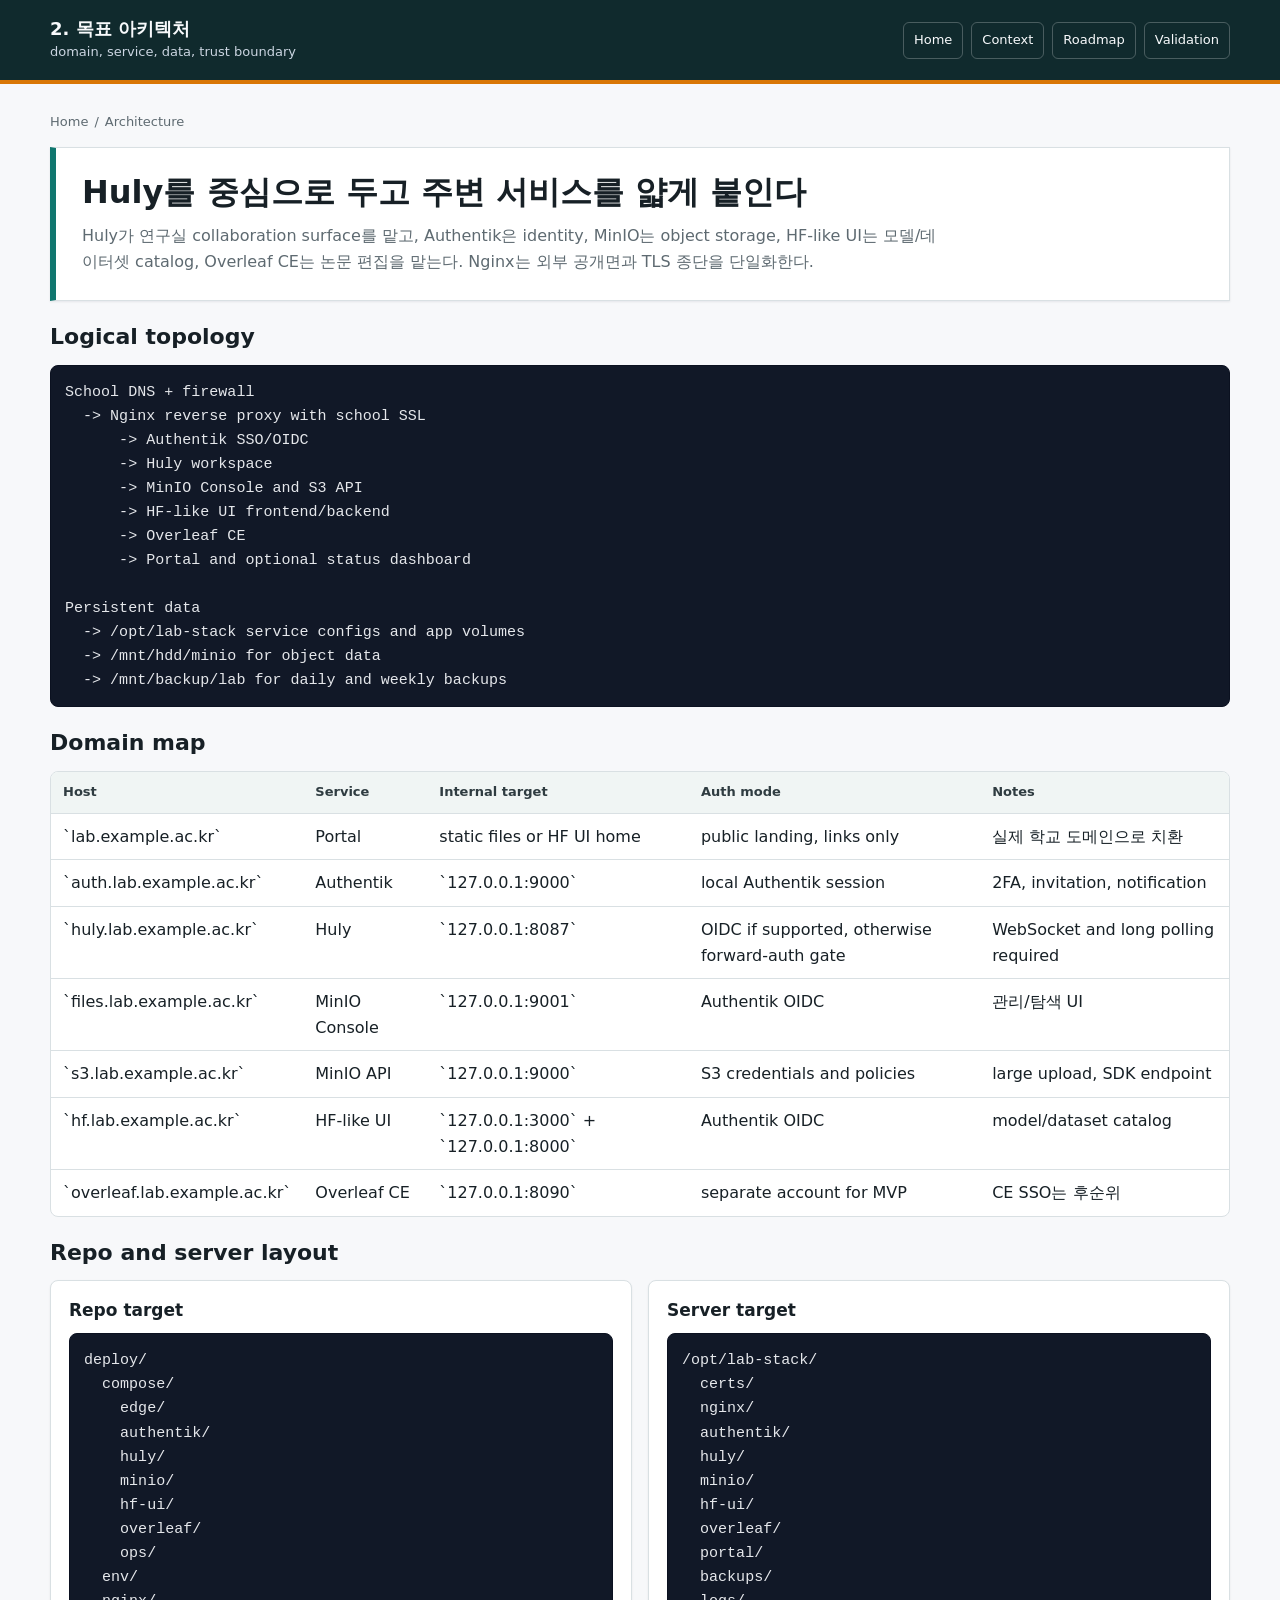
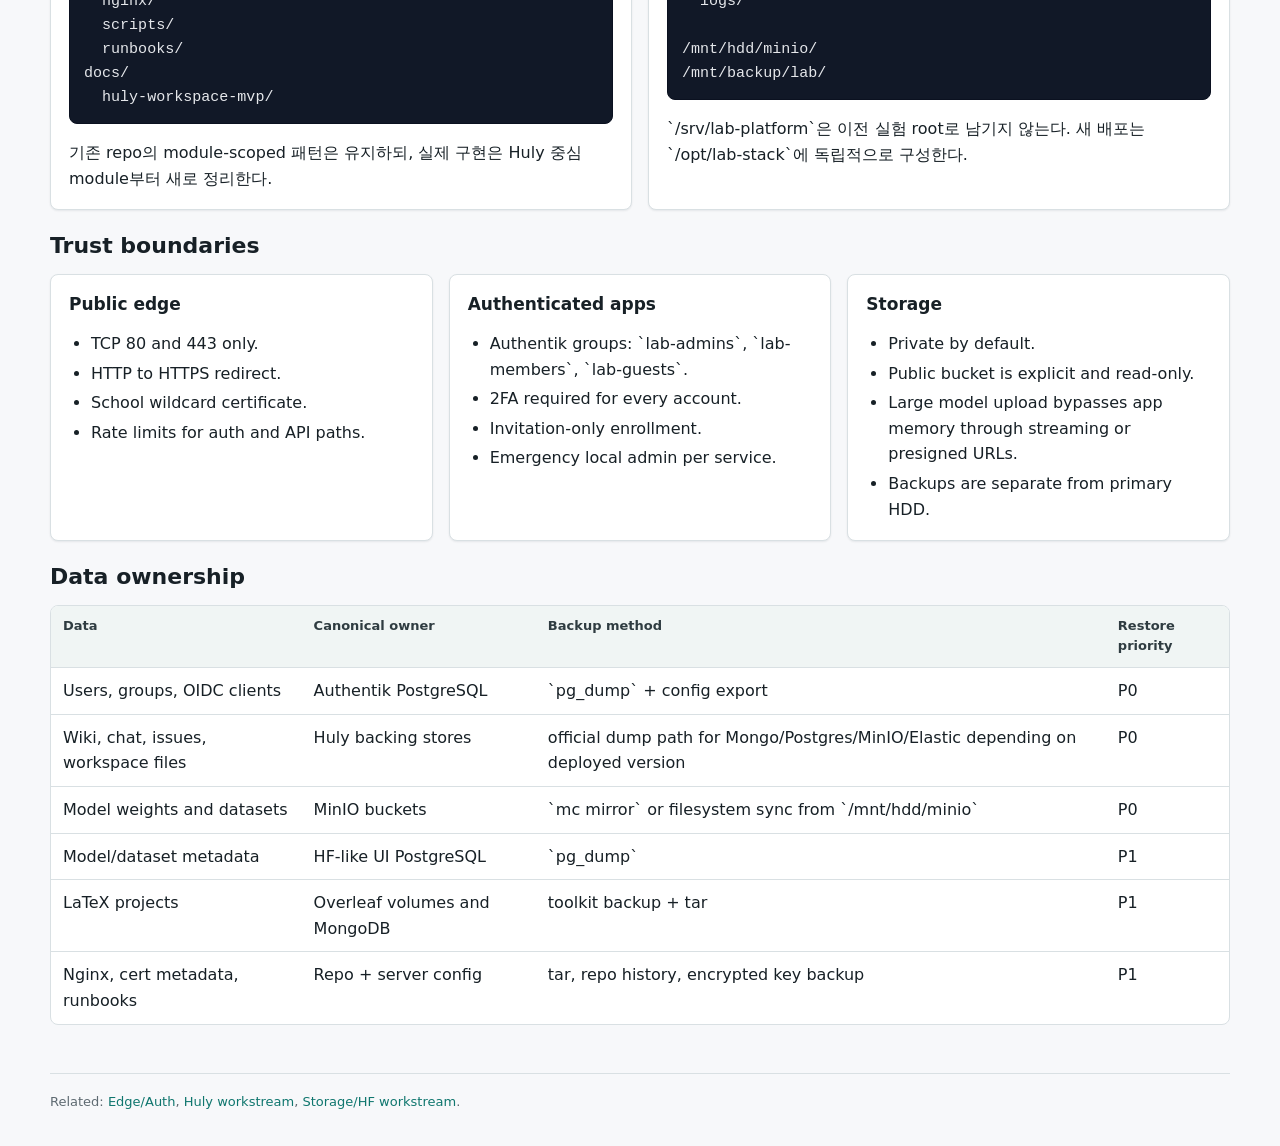
==== docs/huly-workspace-mvp/layers/architecture.html @ 34f5cad7 "docs: add Huly workspace MVP plan" ====
<!doctype html>
<html lang="ko">
  <head>
    <meta charset="utf-8">
    <meta name="viewport" content="width=device-width, initial-scale=1">
    <title>Architecture - Huly Workspace MVP</title>
    <link rel="stylesheet" href="../assets/site.css">
  </head>
  <body>
    <div class="site">
      <header class="topbar">
        <div class="topbar-inner">
          <div class="brand">
            <strong>2. 목표 아키텍처</strong>
            <span>domain, service, data, trust boundary</span>
          </div>
          <nav class="topnav" aria-label="Primary navigation">
            <a href="../index.html">Home</a>
            <a href="context.html">Context</a>
            <a href="roadmap.html">Roadmap</a>
            <a href="../reference/validation.html">Validation</a>
          </nav>
        </div>
      </header>

      <main class="page">
        <div class="breadcrumbs">
          <a href="../index.html">Home</a>
          <span>/</span>
          <span>Architecture</span>
        </div>

        <section class="hero">
          <h1>Huly를 중심으로 두고 주변 서비스를 얇게 붙인다</h1>
          <p>
            Huly가 연구실 collaboration surface를 맡고, Authentik은 identity,
            MinIO는 object storage, HF-like UI는 모델/데이터셋 catalog,
            Overleaf CE는 논문 편집을 맡는다. Nginx는 외부 공개면과 TLS 종단을 단일화한다.
          </p>
        </section>

        <section class="section">
          <h2>Logical topology</h2>
          <pre><code>School DNS + firewall
  -> Nginx reverse proxy with school SSL
      -> Authentik SSO/OIDC
      -> Huly workspace
      -> MinIO Console and S3 API
      -> HF-like UI frontend/backend
      -> Overleaf CE
      -> Portal and optional status dashboard

Persistent data
  -> /opt/lab-stack service configs and app volumes
  -> /mnt/hdd/minio for object data
  -> /mnt/backup/lab for daily and weekly backups</code></pre>
        </section>

        <section class="section">
          <h2>Domain map</h2>
          <div class="table-wrap">
            <table>
              <thead>
                <tr>
                  <th>Host</th>
                  <th>Service</th>
                  <th>Internal target</th>
                  <th>Auth mode</th>
                  <th>Notes</th>
                </tr>
              </thead>
              <tbody>
                <tr>
                  <td>`lab.example.ac.kr`</td>
                  <td>Portal</td>
                  <td>static files or HF UI home</td>
                  <td>public landing, links only</td>
                  <td>실제 학교 도메인으로 치환</td>
                </tr>
                <tr>
                  <td>`auth.lab.example.ac.kr`</td>
                  <td>Authentik</td>
                  <td>`127.0.0.1:9000`</td>
                  <td>local Authentik session</td>
                  <td>2FA, invitation, notification</td>
                </tr>
                <tr>
                  <td>`huly.lab.example.ac.kr`</td>
                  <td>Huly</td>
                  <td>`127.0.0.1:8087`</td>
                  <td>OIDC if supported, otherwise forward-auth gate</td>
                  <td>WebSocket and long polling required</td>
                </tr>
                <tr>
                  <td>`files.lab.example.ac.kr`</td>
                  <td>MinIO Console</td>
                  <td>`127.0.0.1:9001`</td>
                  <td>Authentik OIDC</td>
                  <td>관리/탐색 UI</td>
                </tr>
                <tr>
                  <td>`s3.lab.example.ac.kr`</td>
                  <td>MinIO API</td>
                  <td>`127.0.0.1:9000`</td>
                  <td>S3 credentials and policies</td>
                  <td>large upload, SDK endpoint</td>
                </tr>
                <tr>
                  <td>`hf.lab.example.ac.kr`</td>
                  <td>HF-like UI</td>
                  <td>`127.0.0.1:3000` + `127.0.0.1:8000`</td>
                  <td>Authentik OIDC</td>
                  <td>model/dataset catalog</td>
                </tr>
                <tr>
                  <td>`overleaf.lab.example.ac.kr`</td>
                  <td>Overleaf CE</td>
                  <td>`127.0.0.1:8090`</td>
                  <td>separate account for MVP</td>
                  <td>CE SSO는 후순위</td>
                </tr>
              </tbody>
            </table>
          </div>
        </section>

        <section class="section">
          <h2>Repo and server layout</h2>
          <div class="grid two">
            <article class="panel">
              <h3>Repo target</h3>
              <pre><code>deploy/
  compose/
    edge/
    authentik/
    huly/
    minio/
    hf-ui/
    overleaf/
    ops/
  env/
  nginx/
  scripts/
  runbooks/
docs/
  huly-workspace-mvp/</code></pre>
              <p>
                기존 repo의 module-scoped 패턴은 유지하되, 실제 구현은 Huly 중심 module부터
                새로 정리한다.
              </p>
            </article>
            <article class="panel">
              <h3>Server target</h3>
              <pre><code>/opt/lab-stack/
  certs/
  nginx/
  authentik/
  huly/
  minio/
  hf-ui/
  overleaf/
  portal/
  backups/
  logs/

/mnt/hdd/minio/
/mnt/backup/lab/</code></pre>
              <p>
                `/srv/lab-platform`은 이전 실험 root로 남기지 않는다. 새 배포는
                `/opt/lab-stack`에 독립적으로 구성한다.
              </p>
            </article>
          </div>
        </section>

        <section class="section">
          <h2>Trust boundaries</h2>
          <div class="grid three">
            <article class="panel">
              <h3>Public edge</h3>
              <ul>
                <li>TCP 80 and 443 only.</li>
                <li>HTTP to HTTPS redirect.</li>
                <li>School wildcard certificate.</li>
                <li>Rate limits for auth and API paths.</li>
              </ul>
            </article>
            <article class="panel">
              <h3>Authenticated apps</h3>
              <ul>
                <li>Authentik groups: `lab-admins`, `lab-members`, `lab-guests`.</li>
                <li>2FA required for every account.</li>
                <li>Invitation-only enrollment.</li>
                <li>Emergency local admin per service.</li>
              </ul>
            </article>
            <article class="panel">
              <h3>Storage</h3>
              <ul>
                <li>Private by default.</li>
                <li>Public bucket is explicit and read-only.</li>
                <li>Large model upload bypasses app memory through streaming or presigned URLs.</li>
                <li>Backups are separate from primary HDD.</li>
              </ul>
            </article>
          </div>
        </section>

        <section class="section">
          <h2>Data ownership</h2>
          <div class="table-wrap">
            <table>
              <thead>
                <tr>
                  <th>Data</th>
                  <th>Canonical owner</th>
                  <th>Backup method</th>
                  <th>Restore priority</th>
                </tr>
              </thead>
              <tbody>
                <tr>
                  <td>Users, groups, OIDC clients</td>
                  <td>Authentik PostgreSQL</td>
                  <td>`pg_dump` + config export</td>
                  <td>P0</td>
                </tr>
                <tr>
                  <td>Wiki, chat, issues, workspace files</td>
                  <td>Huly backing stores</td>
                  <td>official dump path for Mongo/Postgres/MinIO/Elastic depending on deployed version</td>
                  <td>P0</td>
                </tr>
                <tr>
                  <td>Model weights and datasets</td>
                  <td>MinIO buckets</td>
                  <td>`mc mirror` or filesystem sync from `/mnt/hdd/minio`</td>
                  <td>P0</td>
                </tr>
                <tr>
                  <td>Model/dataset metadata</td>
                  <td>HF-like UI PostgreSQL</td>
                  <td>`pg_dump`</td>
                  <td>P1</td>
                </tr>
                <tr>
                  <td>LaTeX projects</td>
                  <td>Overleaf volumes and MongoDB</td>
                  <td>toolkit backup + tar</td>
                  <td>P1</td>
                </tr>
                <tr>
                  <td>Nginx, cert metadata, runbooks</td>
                  <td>Repo + server config</td>
                  <td>tar, repo history, encrypted key backup</td>
                  <td>P1</td>
                </tr>
              </tbody>
            </table>
          </div>
        </section>
      </main>

      <footer class="footer">
        Related: <a href="../workstreams/edge-auth.html">Edge/Auth</a>,
        <a href="../workstreams/huly.html">Huly workstream</a>,
        <a href="../workstreams/storage-hf.html">Storage/HF workstream</a>.
      </footer>
    </div>
  </body>
</html>
---- docs/huly-workspace-mvp/assets/site.css ----
:root {
  color-scheme: light;
  --bg: #f7f8fa;
  --panel: #ffffff;
  --panel-2: #f0f5f4;
  --ink: #172026;
  --muted: #5e6a71;
  --line: #d9e0e3;
  --line-strong: #aebbc1;
  --accent: #0f766e;
  --accent-2: #7c3aed;
  --warn: #b45309;
  --danger: #b91c1c;
  --ok: #15803d;
  --code: #0f172a;
  --code-bg: #edf1f3;
  --shadow: 0 1px 2px rgba(15, 23, 42, 0.08);
  font-family:
    Inter, ui-sans-serif, system-ui, -apple-system, BlinkMacSystemFont,
    "Segoe UI", sans-serif;
}

* {
  box-sizing: border-box;
}

html {
  background: var(--bg);
  color: var(--ink);
}

body {
  margin: 0;
  line-height: 1.6;
  letter-spacing: 0;
}

a {
  color: var(--accent);
  text-decoration: none;
}

a:hover,
a:focus {
  text-decoration: underline;
}

.site {
  min-height: 100vh;
}

.topbar {
  background: #102a2d;
  color: #f8fafc;
  border-bottom: 4px solid #d97706;
}

.topbar-inner {
  width: min(1180px, calc(100% - 32px));
  margin: 0 auto;
  padding: 18px 0;
  display: flex;
  align-items: center;
  justify-content: space-between;
  gap: 20px;
}

.brand {
  display: flex;
  flex-direction: column;
  gap: 2px;
}

.brand strong {
  font-size: 18px;
  line-height: 1.2;
}

.brand span {
  color: #cbd5e1;
  font-size: 13px;
}

.topnav {
  display: flex;
  flex-wrap: wrap;
  gap: 8px;
  justify-content: flex-end;
}

.topnav a {
  color: #f8fafc;
  border: 1px solid rgba(255, 255, 255, 0.24);
  padding: 7px 10px;
  border-radius: 6px;
  font-size: 13px;
}

.topnav a:hover,
.topnav a:focus {
  background: rgba(255, 255, 255, 0.12);
  text-decoration: none;
}

.page {
  width: min(1180px, calc(100% - 32px));
  margin: 0 auto;
  padding: 28px 0 48px;
}

.hero,
.panel,
.note,
.warning {
  background: var(--panel);
  border: 1px solid var(--line);
  box-shadow: var(--shadow);
}

.hero {
  padding: 26px;
  border-left: 6px solid var(--accent);
}

.hero h1 {
  margin: 0 0 12px;
  font-size: 32px;
  line-height: 1.15;
}

.hero p {
  margin: 0;
  color: var(--muted);
  max-width: 860px;
}

.meta {
  display: flex;
  flex-wrap: wrap;
  gap: 8px;
  margin-top: 18px;
}

.pill {
  display: inline-flex;
  align-items: center;
  min-height: 28px;
  padding: 4px 10px;
  border-radius: 999px;
  background: #e2ecea;
  color: #12423e;
  font-size: 13px;
  border: 1px solid #c4d7d3;
}

.grid {
  display: grid;
  gap: 16px;
}

.grid.two {
  grid-template-columns: repeat(2, minmax(0, 1fr));
}

.grid.three {
  grid-template-columns: repeat(3, minmax(0, 1fr));
}

.section {
  margin-top: 22px;
}

.section h2,
.panel h2 {
  margin: 0 0 14px;
  font-size: 22px;
  line-height: 1.25;
}

.section h3,
.panel h3 {
  margin: 18px 0 8px;
  font-size: 17px;
  line-height: 1.3;
}

.panel {
  padding: 18px;
  border-radius: 8px;
}

.panel.compact {
  padding: 14px;
}

.panel > :first-child {
  margin-top: 0;
}

.panel > :last-child {
  margin-bottom: 0;
}

.nav-card {
  min-height: 160px;
  display: flex;
  flex-direction: column;
  gap: 10px;
}

.nav-card a.title {
  color: var(--ink);
  font-weight: 700;
  font-size: 17px;
}

.nav-card p {
  margin: 0;
  color: var(--muted);
}

.nav-card .tagline {
  margin-top: auto;
  color: var(--accent);
  font-size: 13px;
  font-weight: 600;
}

.toc {
  display: grid;
  grid-template-columns: repeat(4, minmax(0, 1fr));
  gap: 10px;
}

.toc a {
  background: var(--panel);
  border: 1px solid var(--line);
  border-radius: 6px;
  padding: 10px 12px;
  color: var(--ink);
  box-shadow: var(--shadow);
}

.toc a:hover,
.toc a:focus {
  border-color: var(--accent);
  text-decoration: none;
}

.breadcrumbs {
  display: flex;
  flex-wrap: wrap;
  gap: 6px;
  margin-bottom: 14px;
  color: var(--muted);
  font-size: 13px;
}

.breadcrumbs a {
  color: var(--muted);
}

.table-wrap {
  overflow-x: auto;
  border: 1px solid var(--line);
  border-radius: 8px;
  background: var(--panel);
}

table {
  border-collapse: collapse;
  width: 100%;
  min-width: 720px;
}

th,
td {
  border-bottom: 1px solid var(--line);
  padding: 10px 12px;
  text-align: left;
  vertical-align: top;
}

th {
  background: var(--panel-2);
  font-size: 13px;
  color: #2f3c41;
  font-weight: 700;
}

tr:last-child td {
  border-bottom: 0;
}

ul,
ol {
  padding-left: 22px;
}

li + li {
  margin-top: 4px;
}

code {
  color: var(--code);
  background: var(--code-bg);
  border-radius: 4px;
  padding: 1px 5px;
  font-family:
    "SFMono-Regular", Consolas, "Liberation Mono", Menlo, monospace;
  font-size: 0.94em;
}

pre {
  margin: 12px 0;
  padding: 14px;
  background: #111827;
  color: #e5e7eb;
  overflow-x: auto;
  border-radius: 8px;
  border: 1px solid #0b1120;
}

pre code {
  color: inherit;
  background: transparent;
  padding: 0;
}

.note,
.warning {
  padding: 14px 16px;
  border-radius: 8px;
}

.note {
  border-left: 5px solid var(--accent-2);
}

.warning {
  border-left: 5px solid var(--warn);
}

.status {
  font-weight: 700;
}

.status.ok {
  color: var(--ok);
}

.status.warn {
  color: var(--warn);
}

.status.danger {
  color: var(--danger);
}

.flow {
  display: grid;
  grid-template-columns: repeat(5, minmax(0, 1fr));
  gap: 10px;
  align-items: stretch;
}

.flow div {
  background: var(--panel);
  border: 1px solid var(--line);
  border-radius: 8px;
  padding: 12px;
  min-height: 86px;
}

.flow strong {
  display: block;
  margin-bottom: 4px;
}

.footer {
  width: min(1180px, calc(100% - 32px));
  margin: 0 auto;
  padding: 18px 0 34px;
  color: var(--muted);
  border-top: 1px solid var(--line);
  font-size: 13px;
}

@media (max-width: 900px) {
  .topbar-inner {
    align-items: flex-start;
    flex-direction: column;
  }

  .topnav {
    justify-content: flex-start;
  }

  .grid.two,
  .grid.three,
  .toc,
  .flow {
    grid-template-columns: 1fr;
  }

  .hero h1 {
    font-size: 26px;
  }
}

@media print {
  .topbar,
  .footer,
  .breadcrumbs,
  .toc {
    display: none;
  }

  body {
    background: #ffffff;
  }

  .page {
    width: auto;
    padding: 0;
  }

  .panel,
  .hero,
  .note,
  .warning {
    box-shadow: none;
    break-inside: avoid;
  }
}
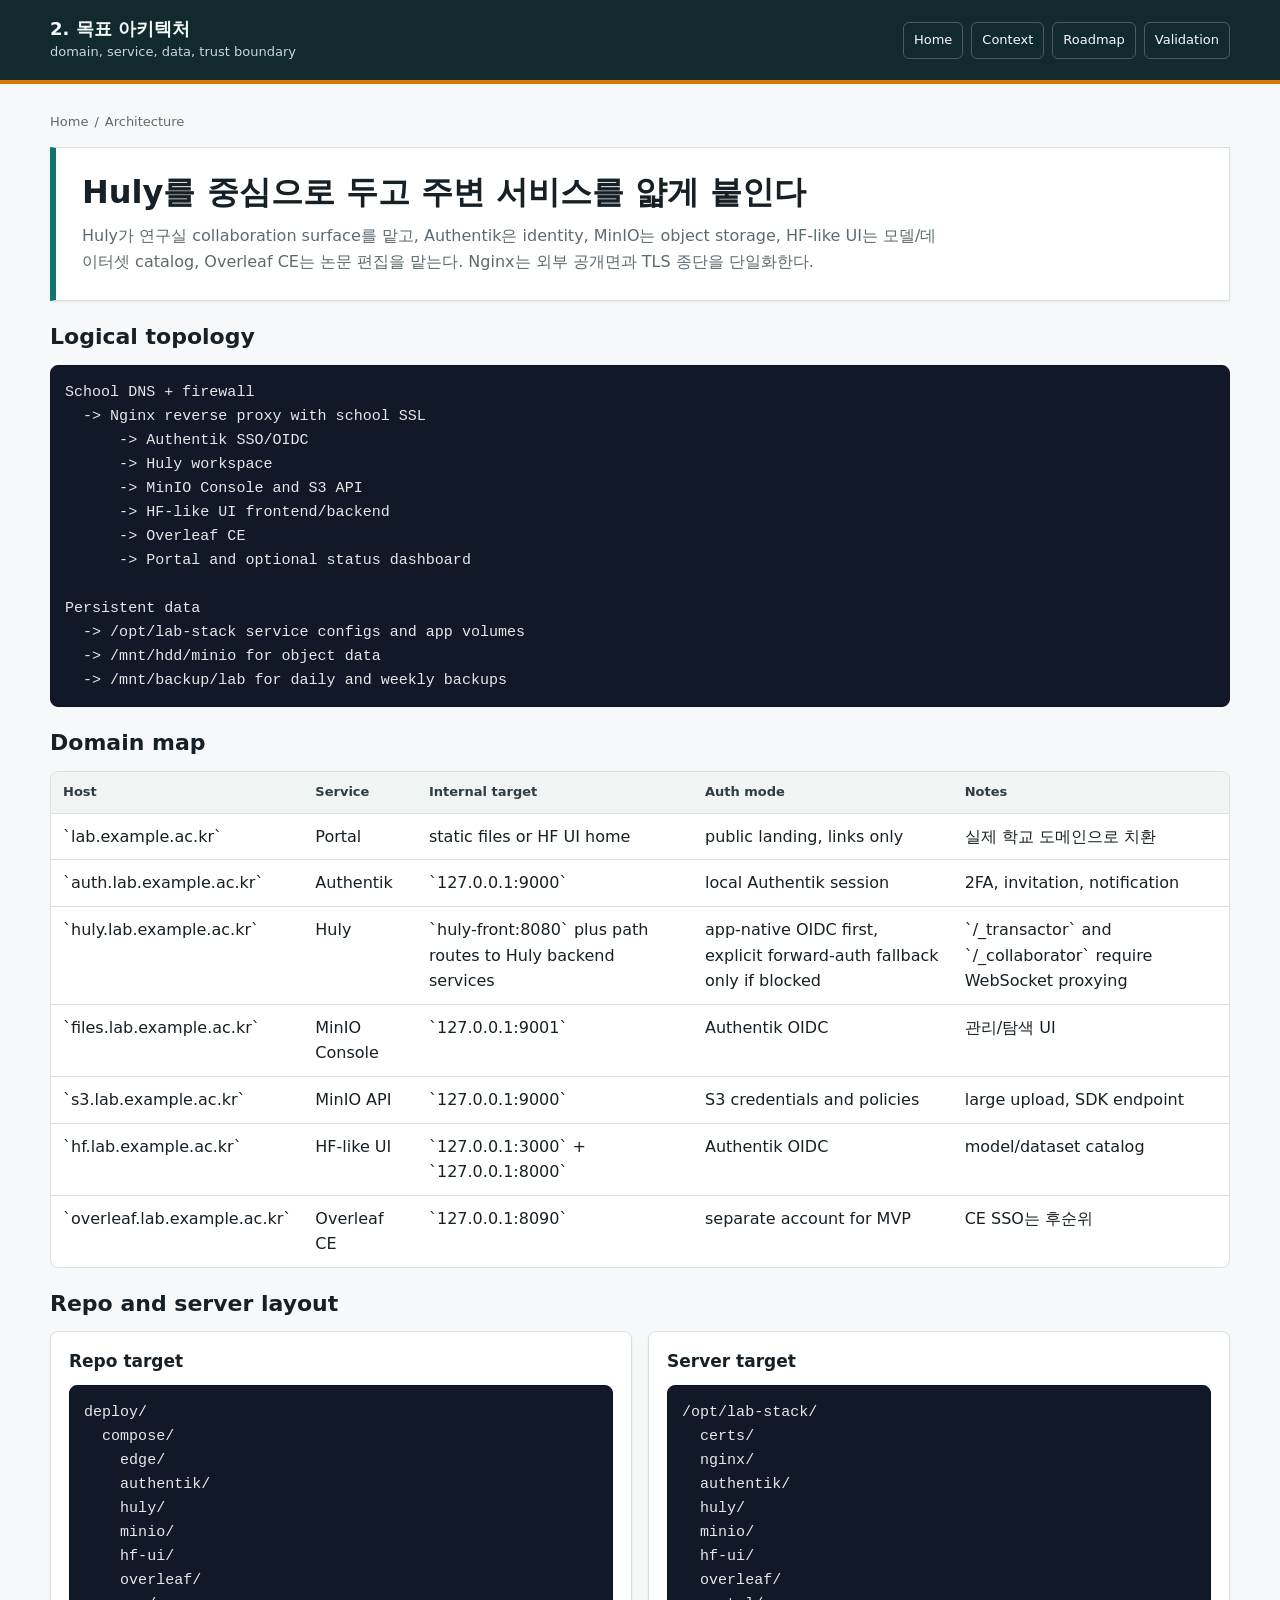
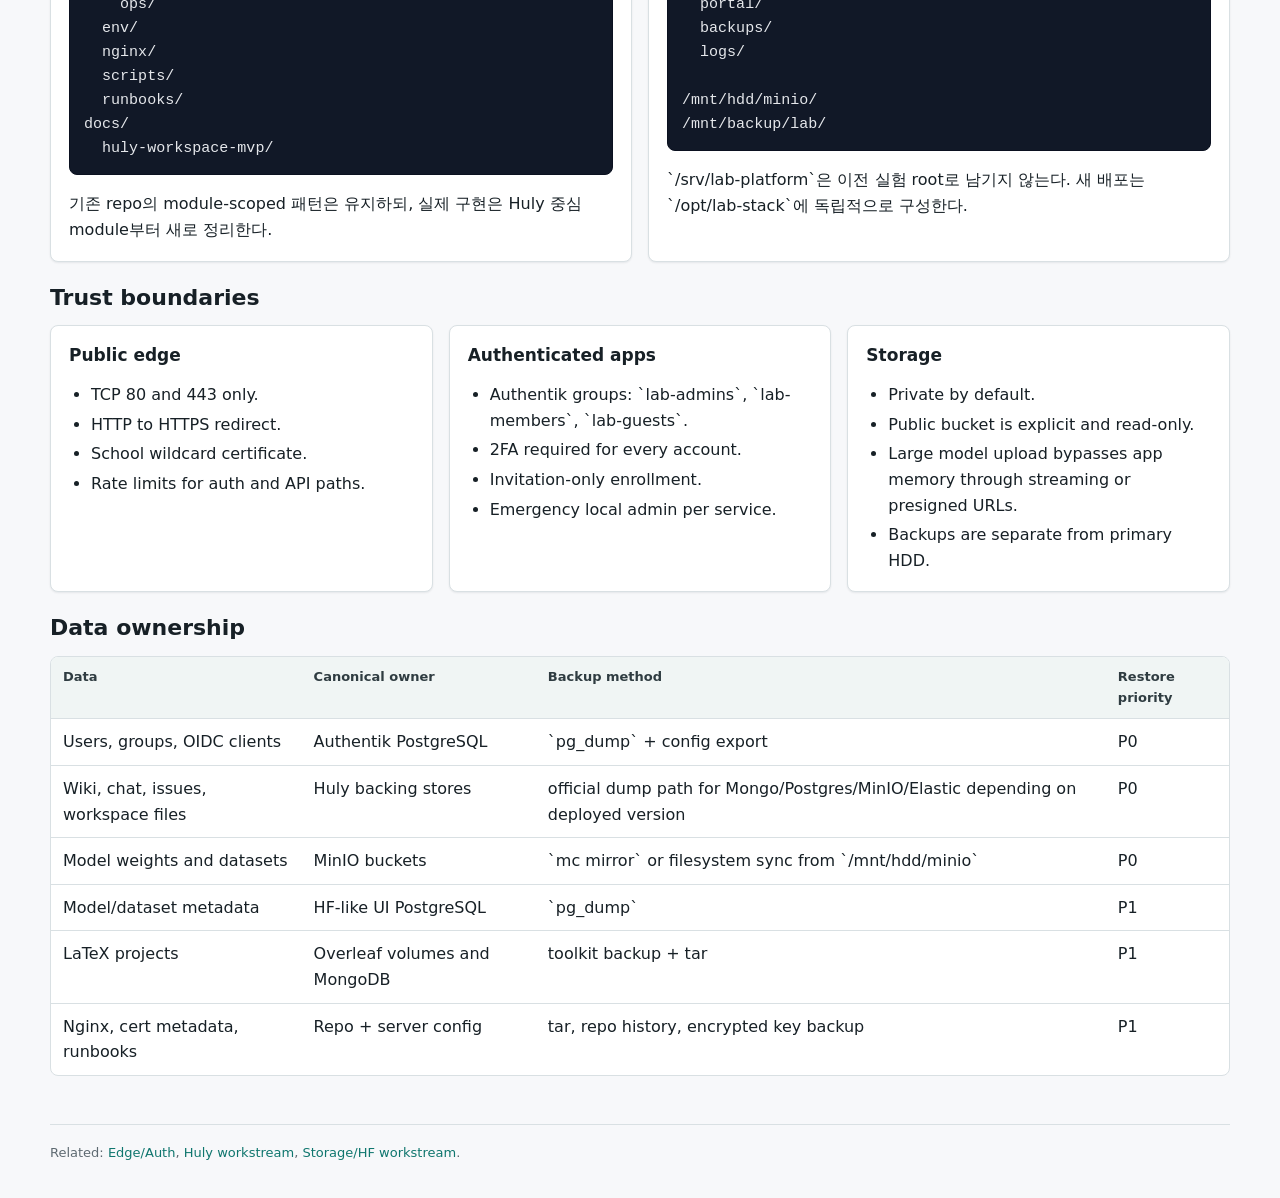
==== commit 92c67f6d: "docs: update workspace MVP integration history" ====
--- a/docs/huly-workspace-mvp/layers/architecture.html
+++ b/docs/huly-workspace-mvp/layers/architecture.html
@@ -87,9 +87,9 @@
                 <tr>
                   <td>`huly.lab.example.ac.kr`</td>
                   <td>Huly</td>
-                  <td>`127.0.0.1:8087`</td>
-                  <td>OIDC if supported, otherwise forward-auth gate</td>
-                  <td>WebSocket and long polling required</td>
+                  <td>`huly-front:8080` plus path routes to Huly backend services</td>
+                  <td>app-native OIDC first, explicit forward-auth fallback only if blocked</td>
+                  <td>`/_transactor` and `/_collaborator` require WebSocket proxying</td>
                 </tr>
                 <tr>
                   <td>`files.lab.example.ac.kr`</td>
